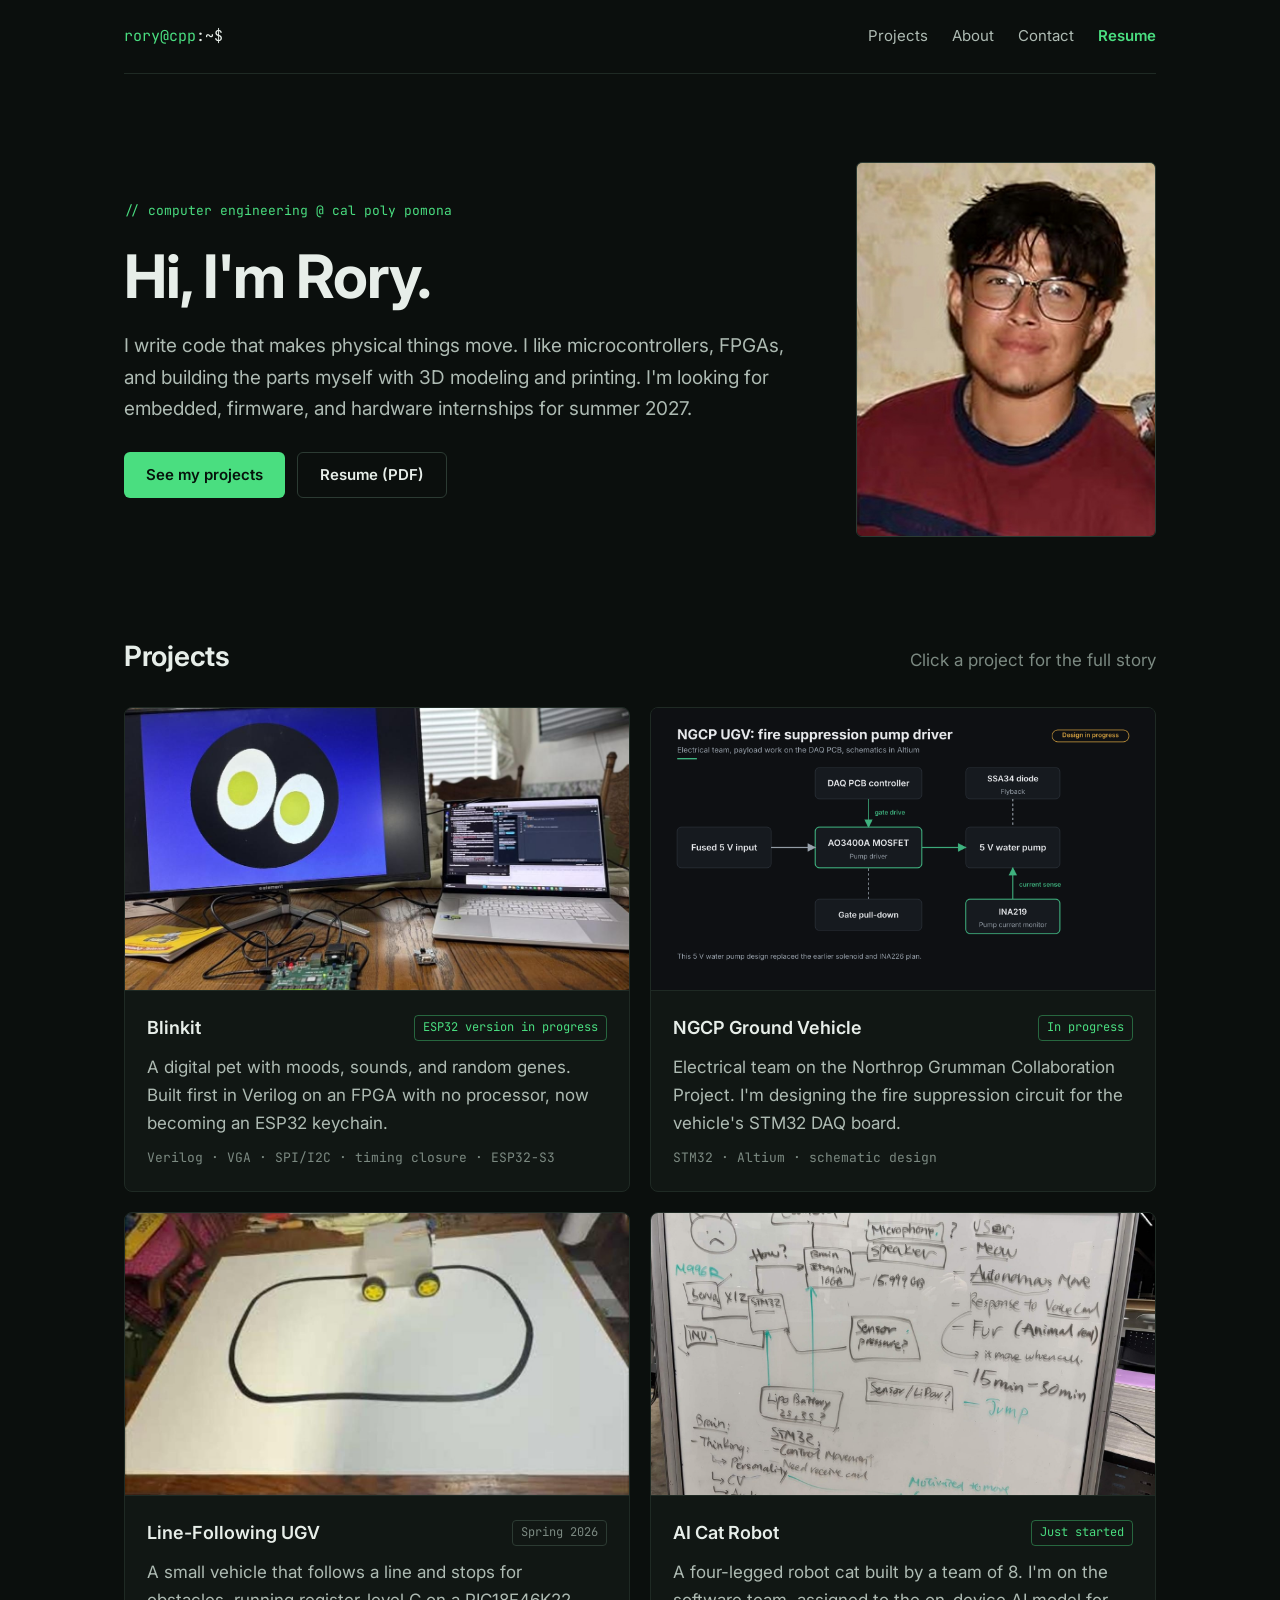
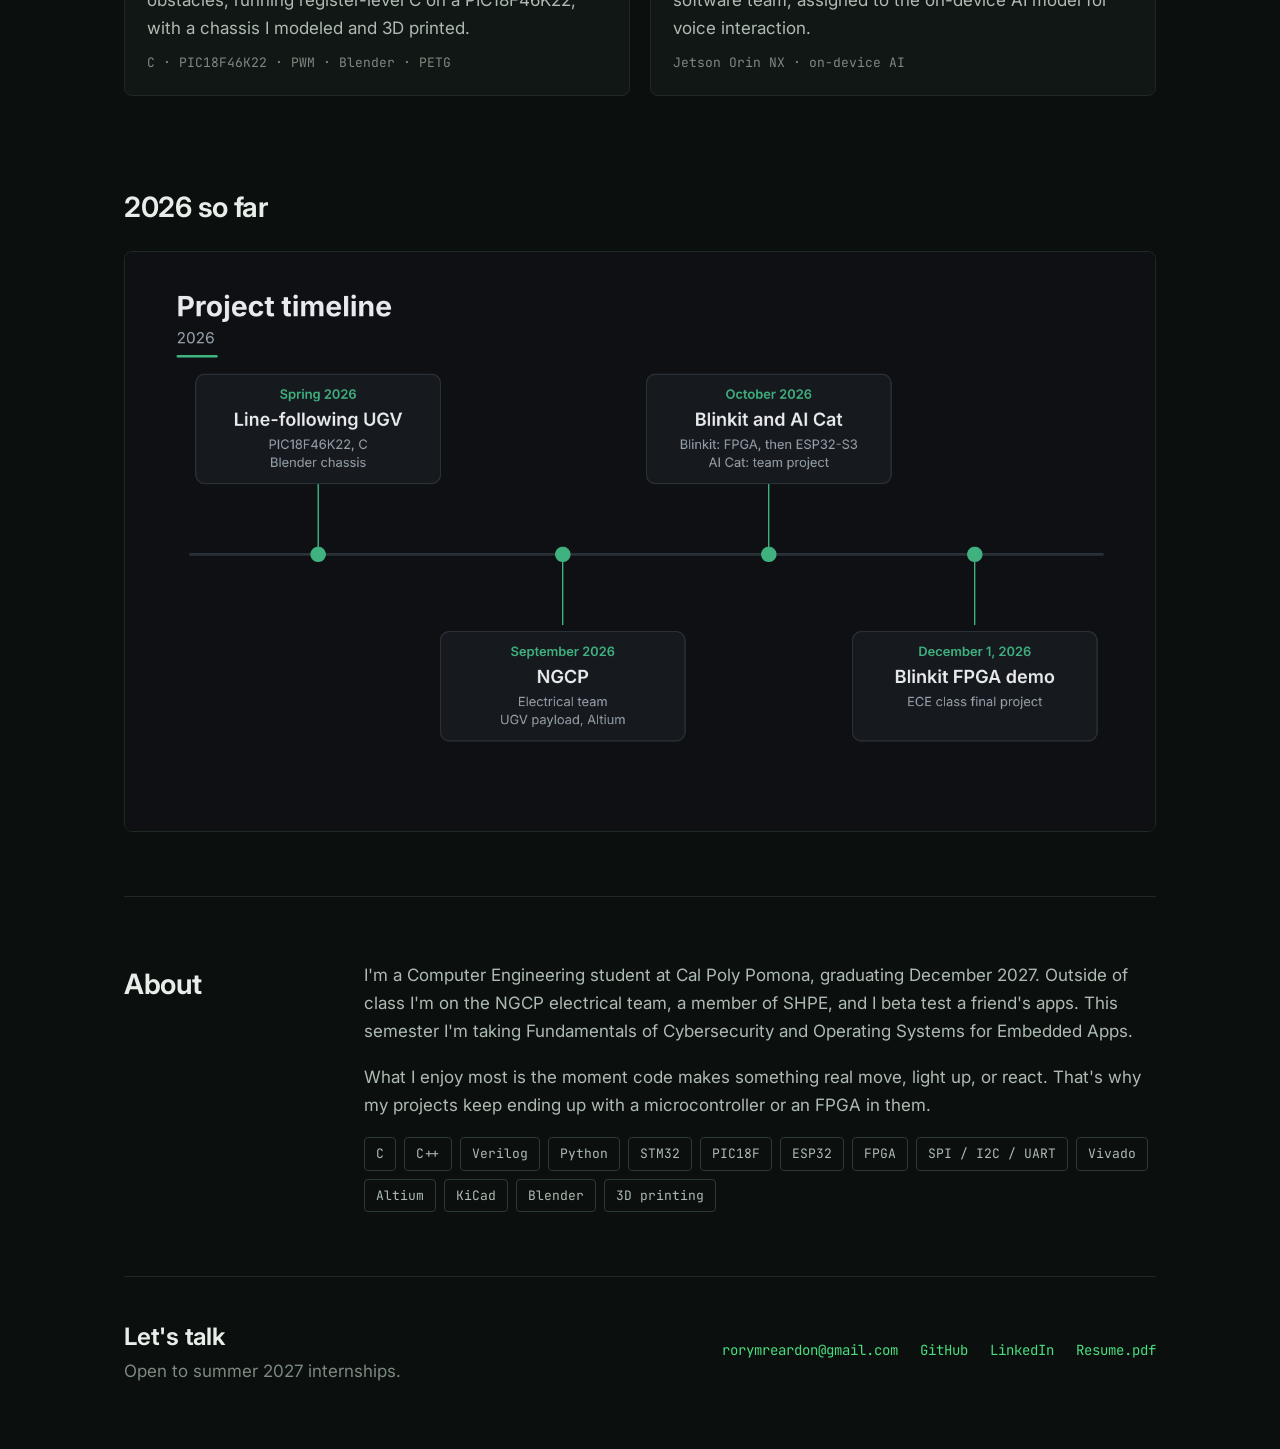
==== index.html @ 98812400 "launch portfolio site" ====
<!doctype html>
<html lang="en">
<head>
<meta charset="utf-8">
<meta name="viewport" content="width=device-width, initial-scale=1">
<title>Rory Reardon | Computer Engineering</title>
<meta name="description" content="Rory Reardon, Computer Engineering student at Cal Poly Pomona. Embedded systems, firmware, and FPGA projects.">
<link rel="preconnect" href="https://fonts.googleapis.com">
<link rel="preconnect" href="https://fonts.gstatic.com" crossorigin>
<link href="https://fonts.googleapis.com/css2?family=Inter:wght@400;500;600;700&family=JetBrains+Mono:wght@400;500&display=swap" rel="stylesheet">
<link rel="stylesheet" href="style.css">
</head>
<body>
<div class="wrap">

<nav>
  <a class="brand" href="index.html"><span>rory@cpp</span>:~$</a>
  <div class="links">
    <a href="#projects">Projects</a>
    <a href="#about">About</a>
    <a href="#contact">Contact</a>
    <a class="cta" href="assets/Rory_Reardon_Resume.pdf">Resume</a>
  </div>
</nav>

<header class="hero">
  <div class="text">
    <p class="kicker">// computer engineering @ cal poly pomona</p>
    <h1>Hi, I'm Rory.</h1>
    <p class="lead">I write code that makes physical things move. I like microcontrollers, FPGAs, and building the parts myself with 3D modeling and printing. I'm looking for embedded, firmware, and hardware internships for summer 2027.</p>
    <div class="btns">
      <a class="btn primary" href="#projects">See my projects</a>
      <a class="btn ghost" href="assets/Rory_Reardon_Resume.pdf">Resume (PDF)</a>
    </div>
  </div>
  <img src="assets/rory.jpg" alt="Rory Reardon" onerror="this.remove()">
</header>

<section id="projects">
  <div class="sec-head">
    <h2>Projects</h2>
    <p class="muted">Click a project for the full story</p>
  </div>
  <div class="grid">

    <a class="card" href="blinkit.html">
      <img src="assets/blinkit-setup.jpg" alt="Blinkit's face on a VGA monitor driven by a Nexys A7 FPGA board">
      <div class="body">
        <div class="top"><h3>Blinkit</h3><span class="tag">ESP32 version in progress</span></div>
        <p>A digital pet with moods, sounds, and random genes. Built first in Verilog on an FPGA with no processor, now becoming an ESP32 keychain.</p>
        <p class="stack">Verilog · VGA · SPI/I2C · timing closure · ESP32-S3</p>
      </div>
    </a>

    <a class="card" href="ngcp.html">
      <img src="assets/diagram-ngcp_pump_driver.png" alt="Block diagram of the NGCP fire suppression pump driver" style="object-fit:contain;background:#0e1013">
      <div class="body">
        <div class="top"><h3>NGCP Ground Vehicle</h3><span class="tag">In progress</span></div>
        <p>Electrical team on the Northrop Grumman Collaboration Project. I'm designing the fire suppression circuit for the vehicle's STM32 DAQ board.</p>
        <p class="stack">STM32 · Altium · schematic design</p>
      </div>
    </a>

    <a class="card" href="ugv.html">
      <img src="assets/ugv-track.jpg" alt="The line-following UGV on its oval test track">
      <div class="body">
        <div class="top"><h3>Line-Following UGV</h3><span class="tag grey">Spring 2026</span></div>
        <p>A small vehicle that follows a line and stops for obstacles, running register-level C on a PIC18F46K22, with a chassis I modeled and 3D printed.</p>
        <p class="stack">C · PIC18F46K22 · PWM · Blender · PETG</p>
      </div>
    </a>

    <a class="card" href="ai-cat.html">
      <img src="assets/aicat-whiteboard.jpg" alt="The AI Cat team's planning whiteboard">
      <div class="body">
        <div class="top"><h3>AI Cat Robot</h3><span class="tag">Just started</span></div>
        <p>A four-legged robot cat built by a team of 8. I'm on the software team, assigned to the on-device AI model for voice interaction.</p>
        <p class="stack">Jetson Orin NX · on-device AI</p>
      </div>
    </a>

  </div>
</section>

<section style="padding-bottom:64px">
  <h2 style="margin-bottom:20px">2026 so far</h2>
  <img src="assets/diagram-project_timeline.png" alt="2026 timeline: line-following UGV in spring, NGCP in September, Blinkit and AI Cat in October, Blinkit FPGA demo December 1" style="width:100%;border:1px solid var(--line);border-radius:8px">
</section>

<div class="split" id="about">
  <h2>About</h2>
  <div>
    <p>I'm a Computer Engineering student at Cal Poly Pomona, graduating December 2027. Outside of class I'm on the NGCP electrical team, a member of SHPE, and I beta test a friend's apps. This semester I'm taking Fundamentals of Cybersecurity and Operating Systems for Embedded Apps.</p>
    <p>What I enjoy most is the moment code makes something real move, light up, or react. That's why my projects keep ending up with a microcontroller or an FPGA in them.</p>
    <div class="chips">
      <span>C</span><span>C++</span><span>Verilog</span><span>Python</span><span>STM32</span><span>PIC18F</span><span>ESP32</span><span>FPGA</span><span>SPI / I2C / UART</span><span>Vivado</span><span>Altium</span><span>KiCad</span><span>Blender</span><span>3D printing</span>
    </div>
  </div>
</div>

<footer class="site" id="contact">
  <div>
    <h2 style="font-size:24px">Let's talk</h2>
    <p class="muted">Open to summer 2027 internships.</p>
  </div>
  <div class="contact">
    <a href="mailto:rorymreardon@gmail.com">rorymreardon@gmail.com</a>
    <a href="https://github.com/rorymreardon">GitHub</a>
    <a href="https://www.linkedin.com/in/rory-reardon-b424a934b/">LinkedIn</a>
    <a href="assets/Rory_Reardon_Resume.pdf">Resume.pdf</a>
  </div>
</footer>

</div>
</body>
</html>
---- style.css ----
:root{
  --bg:#0B0F0D; --panel:#111714; --line:#1F2A24; --line2:#2C3B33;
  --text:#E7EEE9; --body:#AEBBB3; --dim:#7C8A82; --green:#4ADE80;
  --mono:'JetBrains Mono',ui-monospace,Menlo,monospace;
  --sans:'Inter',system-ui,-apple-system,'Segoe UI',sans-serif;
}
*{box-sizing:border-box}
html{scroll-behavior:smooth}
body{margin:0;background:var(--bg);color:var(--text);font-family:var(--sans);font-size:17px;line-height:1.65;-webkit-font-smoothing:antialiased}
a{color:var(--green);text-decoration:none}
a:hover{text-decoration:underline}
img{max-width:100%;display:block}
::selection{background:var(--green);color:var(--bg)}
.wrap{max-width:1080px;margin:0 auto;padding:0 24px}

nav{display:flex;flex-wrap:wrap;justify-content:space-between;align-items:center;gap:16px;padding:24px 0;border-bottom:1px solid var(--line)}
nav .brand{font-family:var(--mono);font-size:15px;color:var(--text)}
nav .brand span{color:var(--green)}
nav .links{display:flex;flex-wrap:wrap;gap:24px;font-size:15px}
nav .links a{color:var(--body)}
nav .links a.cta{color:var(--green);font-weight:600}

.kicker{font-family:var(--mono);font-size:13px;color:var(--green);margin:0}
h1{font-size:clamp(38px,6vw,60px);line-height:1.08;margin:0;font-weight:700;letter-spacing:-.02em}
h2{font-size:28px;margin:0;font-weight:650;letter-spacing:-.01em}
h3{font-size:18px;margin:0;font-weight:600}
p{margin:0;color:var(--body)}
.lead{font-size:19px;max-width:720px}
.muted{color:var(--dim)}
.mono{font-family:var(--mono)}

.hero{display:flex;flex-wrap:wrap;align-items:center;gap:48px;padding:88px 0 96px}
.hero .text{flex:999 1 480px;display:flex;flex-direction:column;gap:22px}
.hero img{flex:0 1 300px;width:300px;aspect-ratio:4/5;object-fit:cover;border:1px solid var(--line2);border-radius:6px}
.btns{display:flex;flex-wrap:wrap;gap:12px;padding-top:6px}
.btn{display:inline-flex;align-items:center;min-height:46px;padding:0 22px;border-radius:6px;font-weight:600;font-size:15px}
.btn.primary{background:var(--green);color:#06130B}
.btn.ghost{border:1px solid var(--line2);color:var(--text)}
.btn:hover{text-decoration:none;filter:brightness(1.08)}

section{padding-bottom:88px}
.sec-head{display:flex;flex-wrap:wrap;justify-content:space-between;align-items:baseline;gap:12px;margin-bottom:28px}

.grid{display:grid;grid-template-columns:repeat(auto-fill,minmax(min(100%,420px),1fr));gap:20px}
.card{display:flex;flex-direction:column;background:var(--panel);border:1px solid var(--line);border-radius:8px;overflow:hidden;color:var(--text);transition:border-color .15s}
.card:hover{border-color:var(--green);text-decoration:none}
.card img,.card .ph{width:100%;aspect-ratio:16/9;object-fit:cover;border-bottom:1px solid var(--line)}
.card .ph{display:flex;align-items:center;justify-content:center;background:#0E1411;font-family:var(--mono);font-size:13px;color:var(--dim)}
.card .body{display:flex;flex-direction:column;gap:10px;padding:22px}
.card .top{display:flex;justify-content:space-between;align-items:center;gap:12px}
.tag{font-family:var(--mono);font-size:12px;color:var(--green);border:1px solid rgba(74,222,128,.4);border-radius:4px;padding:2px 8px;white-space:nowrap}
.tag.grey{color:var(--dim);border-color:var(--line2)}
.stack{font-family:var(--mono);font-size:13px;color:var(--dim)}

.split{display:flex;flex-wrap:wrap;gap:40px;padding:64px 0;border-top:1px solid var(--line)}
.split>h2{flex:1 1 200px}
.split>div{flex:999 1 520px;display:flex;flex-direction:column;gap:18px}
.chips{display:flex;flex-wrap:wrap;gap:8px}
.chips span{font-family:var(--mono);font-size:13px;padding:5px 11px;border:1px solid var(--line2);border-radius:4px;color:var(--body)}

footer.site{display:flex;flex-wrap:wrap;justify-content:space-between;align-items:center;gap:20px;padding:40px 0 64px;border-top:1px solid var(--line)}
footer.site .contact{display:flex;flex-wrap:wrap;gap:22px;font-family:var(--mono);font-size:14px}

/* project pages */
.phead{display:flex;flex-direction:column;gap:18px;padding:72px 0 36px}
.heroimg{width:100%;aspect-ratio:16/8;object-fit:cover;border:1px solid var(--line);border-radius:8px}
.facts{display:grid;grid-template-columns:repeat(auto-fit,minmax(200px,1fr));gap:1px;background:var(--line);border:1px solid var(--line);border-radius:8px;overflow:hidden;margin:36px 0 72px}
.facts div{background:var(--panel);padding:18px 22px;display:flex;flex-direction:column;gap:4px}
.facts .k{font-family:var(--mono);font-size:12px;color:var(--dim);letter-spacing:.04em}
.boxes{display:grid;grid-template-columns:repeat(auto-fill,minmax(min(100%,420px),1fr));gap:16px}
.box{background:var(--panel);border:1px solid var(--line);border-radius:8px;padding:22px;display:flex;flex-direction:column;gap:8px}
.box.hl{border-color:rgba(74,222,128,.5)}
.box p{font-size:16px}
.stat{display:flex;flex-wrap:wrap;align-items:center;gap:32px;padding:28px;background:var(--panel);border:1px solid rgba(74,222,128,.5);border-radius:8px}
.stat .num{font-family:var(--mono);display:flex;align-items:baseline;gap:14px}
.stat .num .from{font-size:24px;color:var(--dim)}
.stat .num .to{font-size:34px;color:var(--green)}
.stat>div:last-child{flex:999 1 380px;display:flex;flex-direction:column;gap:6px}
.gallery{display:grid;grid-template-columns:repeat(auto-fill,minmax(240px,1fr));gap:14px}
.gallery.sq{grid-template-columns:repeat(auto-fill,minmax(160px,1fr))}
figure{margin:0;display:flex;flex-direction:column;gap:8px}
figure img{width:100%;aspect-ratio:4/3;object-fit:cover;border:1px solid var(--line);border-radius:6px}
.gallery.sq figure img{aspect-ratio:1/1}
figcaption{font-family:var(--mono);font-size:12px;color:var(--dim)}
pre{margin:0;padding:14px 16px;background:var(--bg);border:1px solid var(--line);border-radius:6px;font-family:var(--mono);font-size:14px;color:var(--text);overflow-x:auto}
.truth{display:grid;grid-template-columns:repeat(auto-fit,minmax(170px,1fr));gap:1px;background:var(--line);border:1px solid var(--line);border-radius:8px;overflow:hidden}
.truth div{background:var(--panel);padding:16px 18px;display:flex;flex-direction:column;gap:4px}
.truth .pat{font-family:var(--mono);font-size:18px;color:var(--green)}
.flow{display:flex;flex-direction:column;gap:10px;padding:24px;background:var(--panel);border:1px solid var(--line);border-radius:8px}
.flow .row{display:flex;flex-wrap:wrap;gap:10px}
.flow .n{flex:1 1 200px;padding:12px 14px;border:1px solid var(--line2);border-radius:6px;display:flex;flex-direction:column;gap:2px}
.flow .n.g{border-color:var(--green)}
.flow .n b{font-family:var(--mono);font-size:14px;font-weight:500}
.flow .n.g b{color:var(--green)}
.flow .n span{font-size:14px;color:var(--dim)}
.flow .bus{padding:10px 14px;border:1px solid var(--line2);border-radius:6px;background:#0E1411;font-family:var(--mono);font-size:13px;color:var(--body)}
.flow .arr{font-family:var(--mono);color:var(--dim);padding-left:14px}
.steps{display:flex;flex-wrap:wrap;align-items:center;gap:8px;font-family:var(--mono);font-size:13px}
.steps span{padding:7px 12px;border:1px solid var(--line2);border-radius:4px;color:var(--dim)}
.steps span.done{border-color:rgba(74,222,128,.5);color:var(--green)}
.steps span.now{border-color:var(--green);color:var(--text)}
.pager{display:flex;flex-wrap:wrap;justify-content:space-between;gap:16px;padding:32px 0 64px;border-top:1px solid var(--line)}
.pager a{color:var(--body)}
.pager a.next{color:var(--green);font-weight:600}
ol{margin:0;padding-left:20px;color:var(--body)}
video{width:100%;border:1px solid var(--line);border-radius:8px;background:#000}
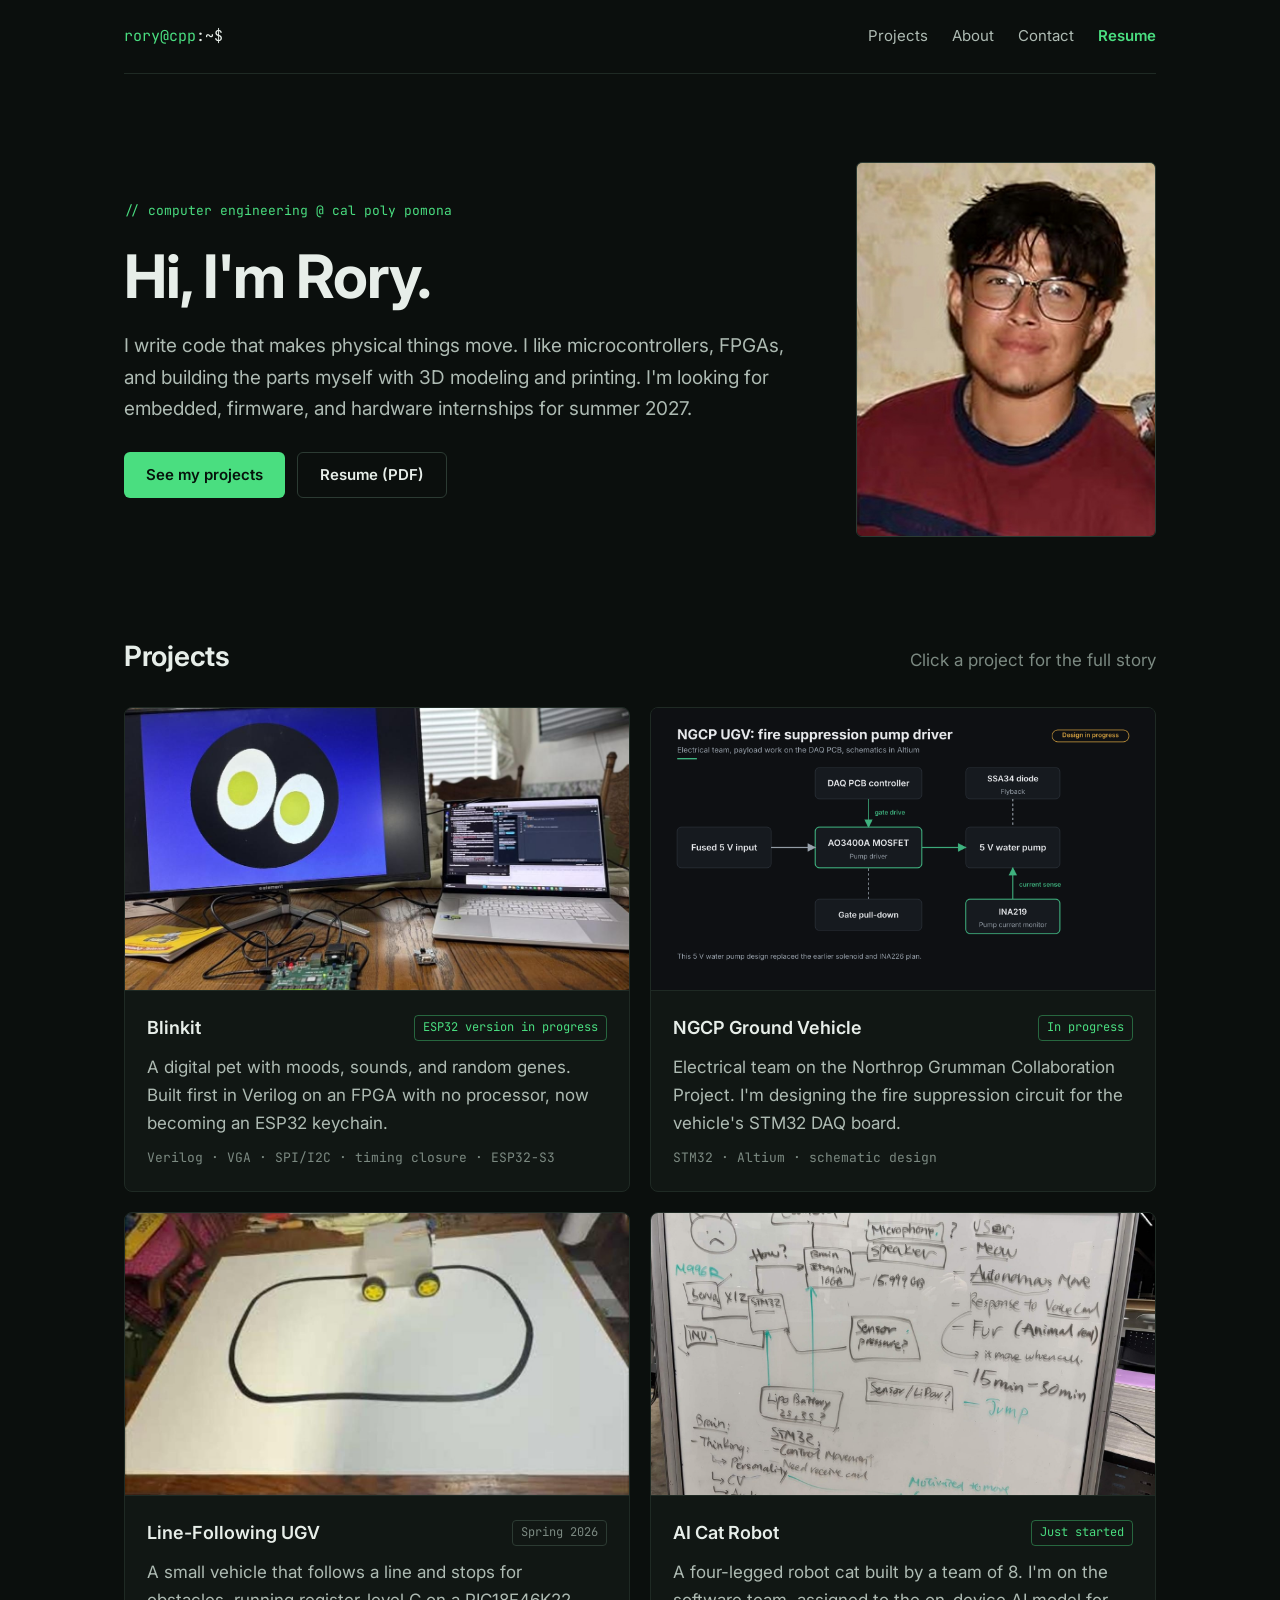
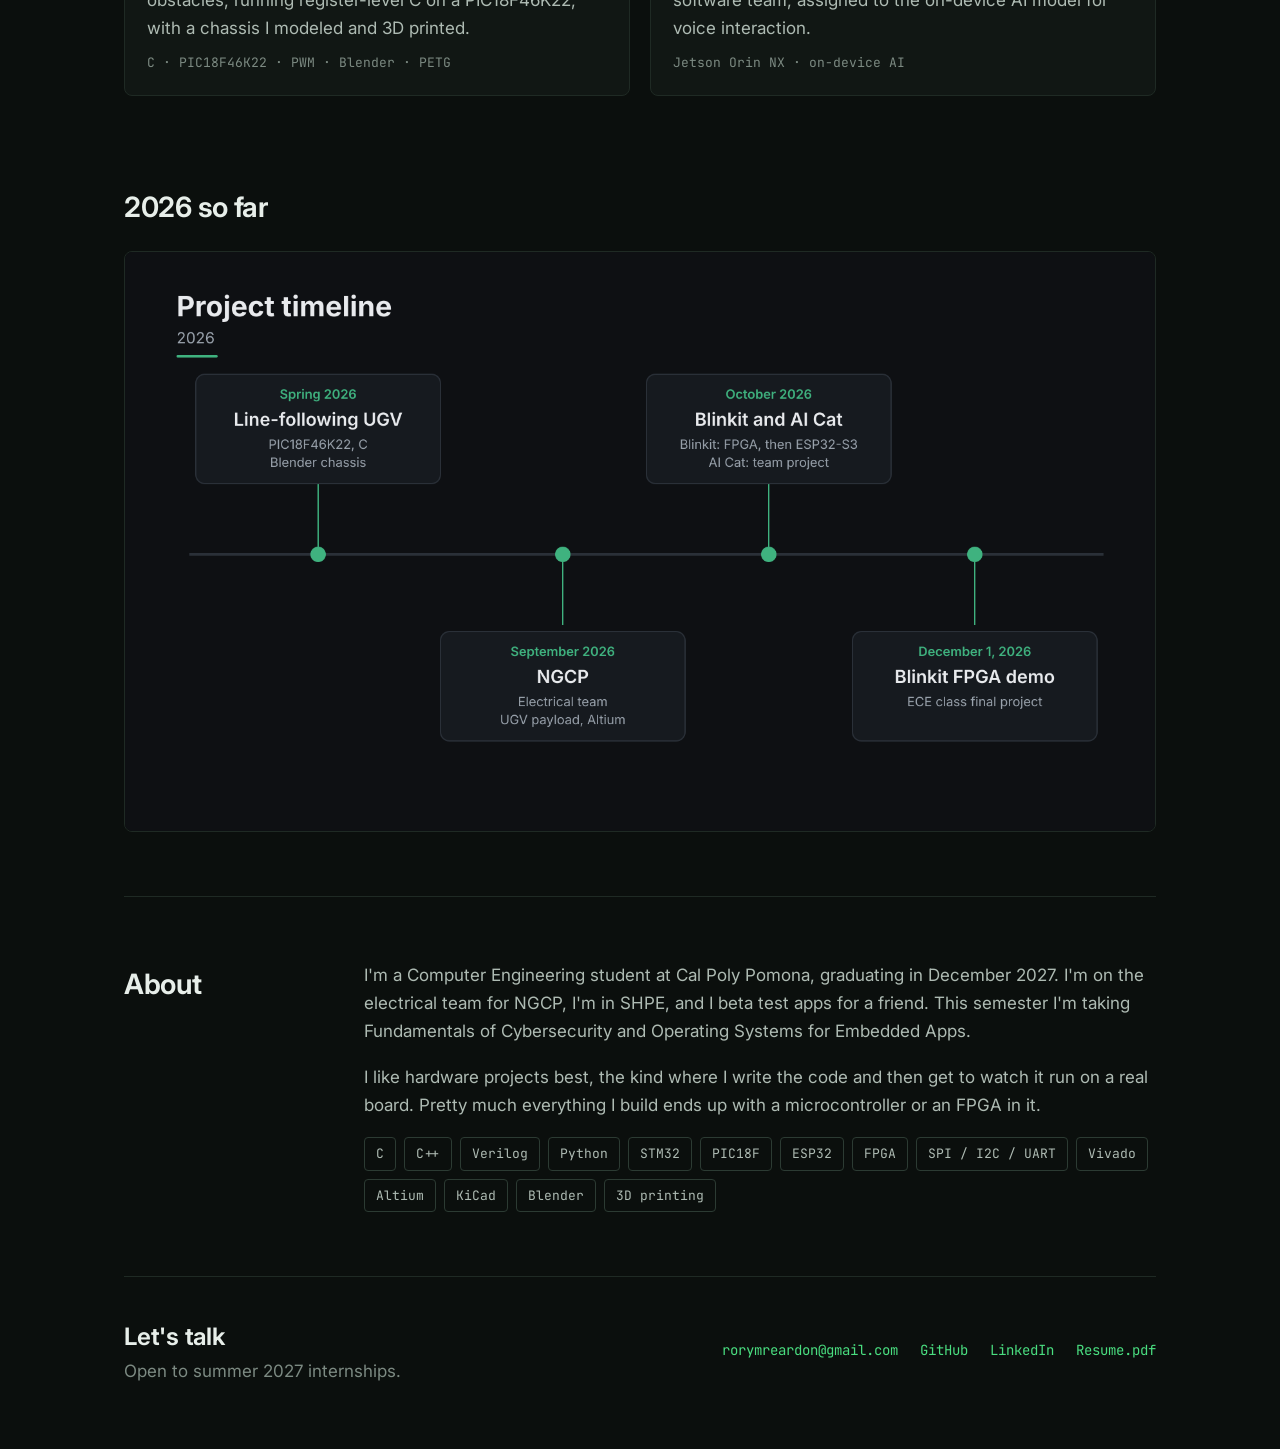
==== commit edd80ccd: "Rewrite About section in a plainer voice Co-Authored-By: Claude Opus 5.5 <noreply@anthropic.com> Cla" ====
--- a/index.html
+++ b/index.html
@@ -90,8 +90,8 @@
 <div class="split" id="about">
   <h2>About</h2>
   <div>
-    <p>I'm a Computer Engineering student at Cal Poly Pomona, graduating December 2027. Outside of class I'm on the NGCP electrical team, a member of SHPE, and I beta test a friend's apps. This semester I'm taking Fundamentals of Cybersecurity and Operating Systems for Embedded Apps.</p>
-    <p>What I enjoy most is the moment code makes something real move, light up, or react. That's why my projects keep ending up with a microcontroller or an FPGA in them.</p>
+    <p>I'm a Computer Engineering student at Cal Poly Pomona, graduating in December 2027. I'm on the electrical team for NGCP, I'm in SHPE, and I beta test apps for a friend. This semester I'm taking Fundamentals of Cybersecurity and Operating Systems for Embedded Apps.</p>
+    <p>I like hardware projects best, the kind where I write the code and then get to watch it run on a real board. Pretty much everything I build ends up with a microcontroller or an FPGA in it.</p>
     <div class="chips">
       <span>C</span><span>C++</span><span>Verilog</span><span>Python</span><span>STM32</span><span>PIC18F</span><span>ESP32</span><span>FPGA</span><span>SPI / I2C / UART</span><span>Vivado</span><span>Altium</span><span>KiCad</span><span>Blender</span><span>3D printing</span>
     </div>
--- a/style.css
+++ b/style.css
@@ -29,9 +29,14 @@
 .muted{color:var(--dim)}
 .mono{font-family:var(--mono)}
 
-.hero{display:flex;flex-wrap:wrap;align-items:center;gap:48px;padding:88px 0 96px}
-.hero .text{flex:999 1 480px;display:flex;flex-direction:column;gap:22px}
-.hero img{flex:0 1 300px;width:300px;aspect-ratio:4/5;object-fit:cover;border:1px solid var(--line2);border-radius:6px}
+.hero{display:grid;grid-template-columns:minmax(0,1fr) clamp(180px,26vw,300px);align-items:center;gap:clamp(24px,4vw,48px);padding:clamp(48px,8vw,88px) 0 clamp(56px,8vw,96px)}
+.hero .text{display:flex;flex-direction:column;gap:22px}
+.hero img{width:100%;aspect-ratio:4/5;object-fit:cover;border:1px solid var(--line2);border-radius:6px}
+@media (max-width:640px){
+  .hero{grid-template-columns:1fr}
+  .hero img{order:-1;width:140px;aspect-ratio:1/1;border-radius:50%;object-position:center 25%}
+  .lead{font-size:17px}
+}
 .btns{display:flex;flex-wrap:wrap;gap:12px;padding-top:6px}
 .btn{display:inline-flex;align-items:center;min-height:46px;padding:0 22px;border-radius:6px;font-weight:600;font-size:15px}
 .btn.primary{background:var(--green);color:#06130B}
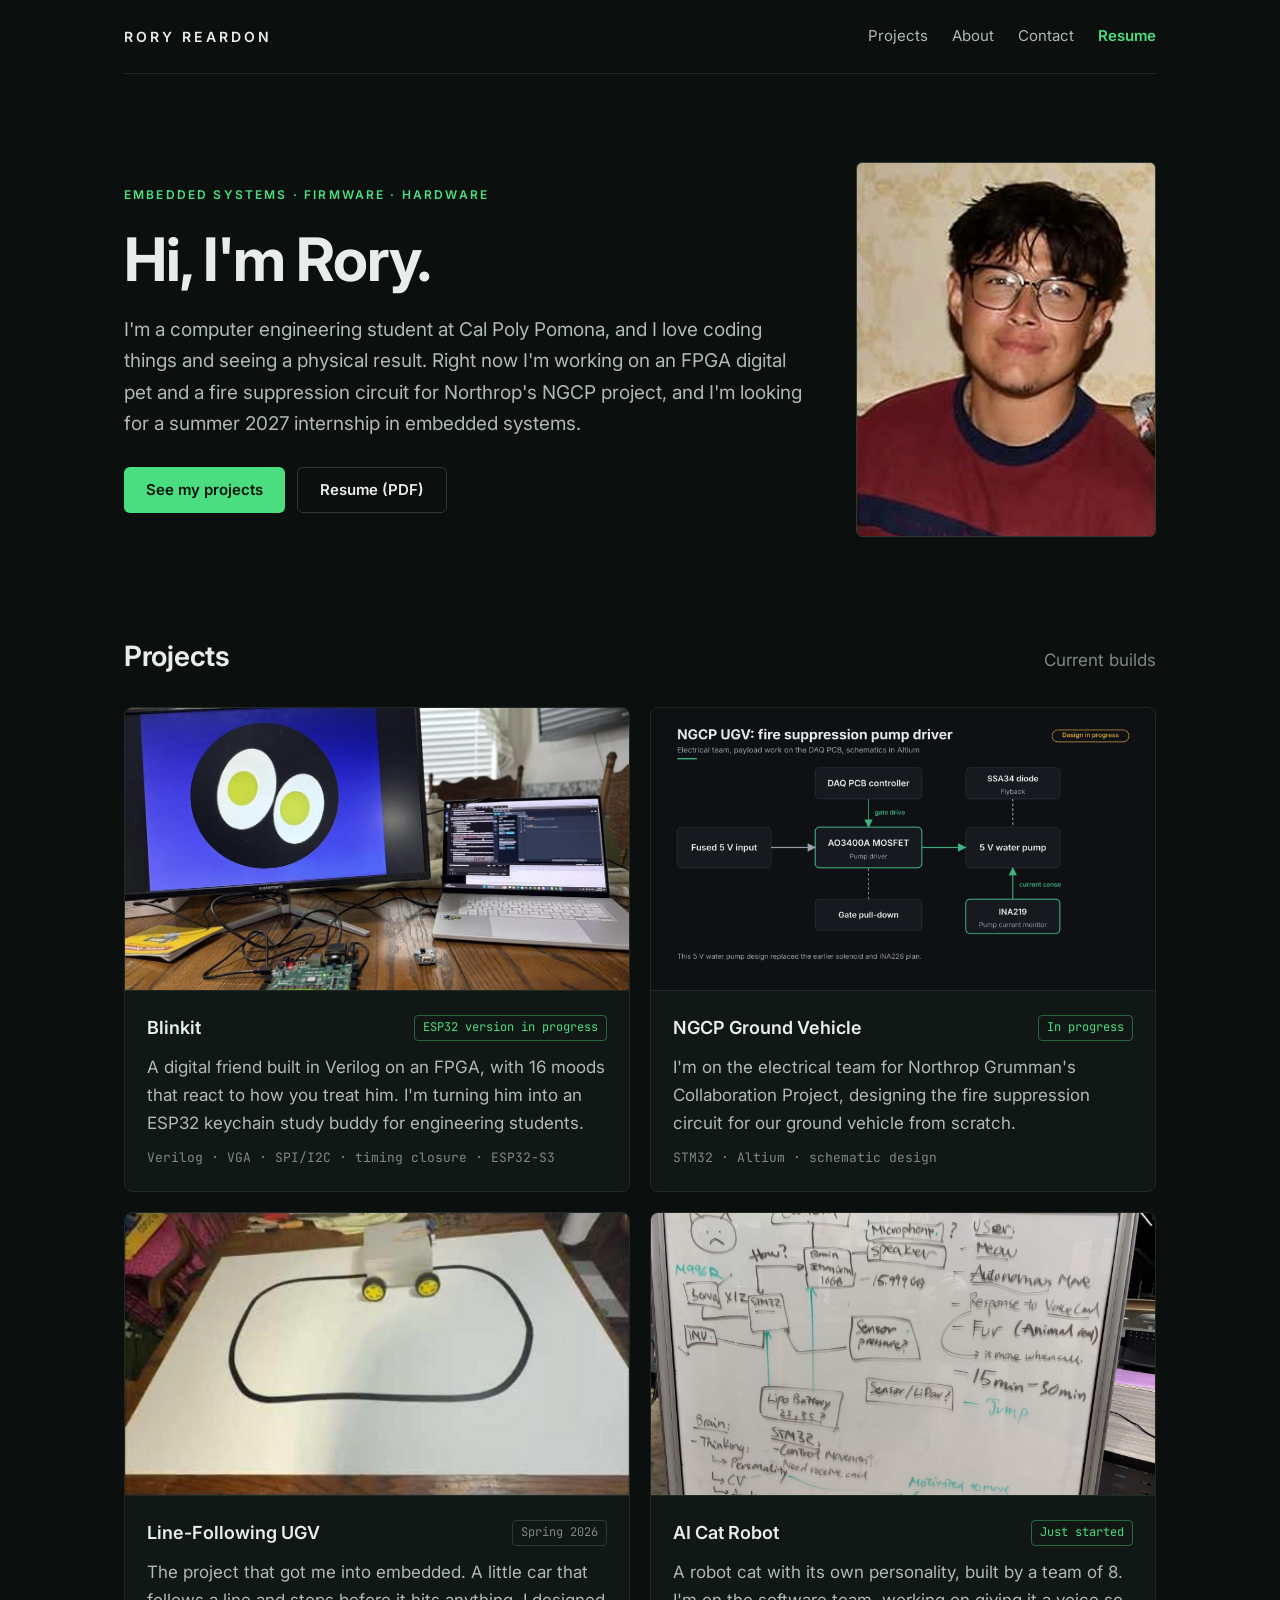
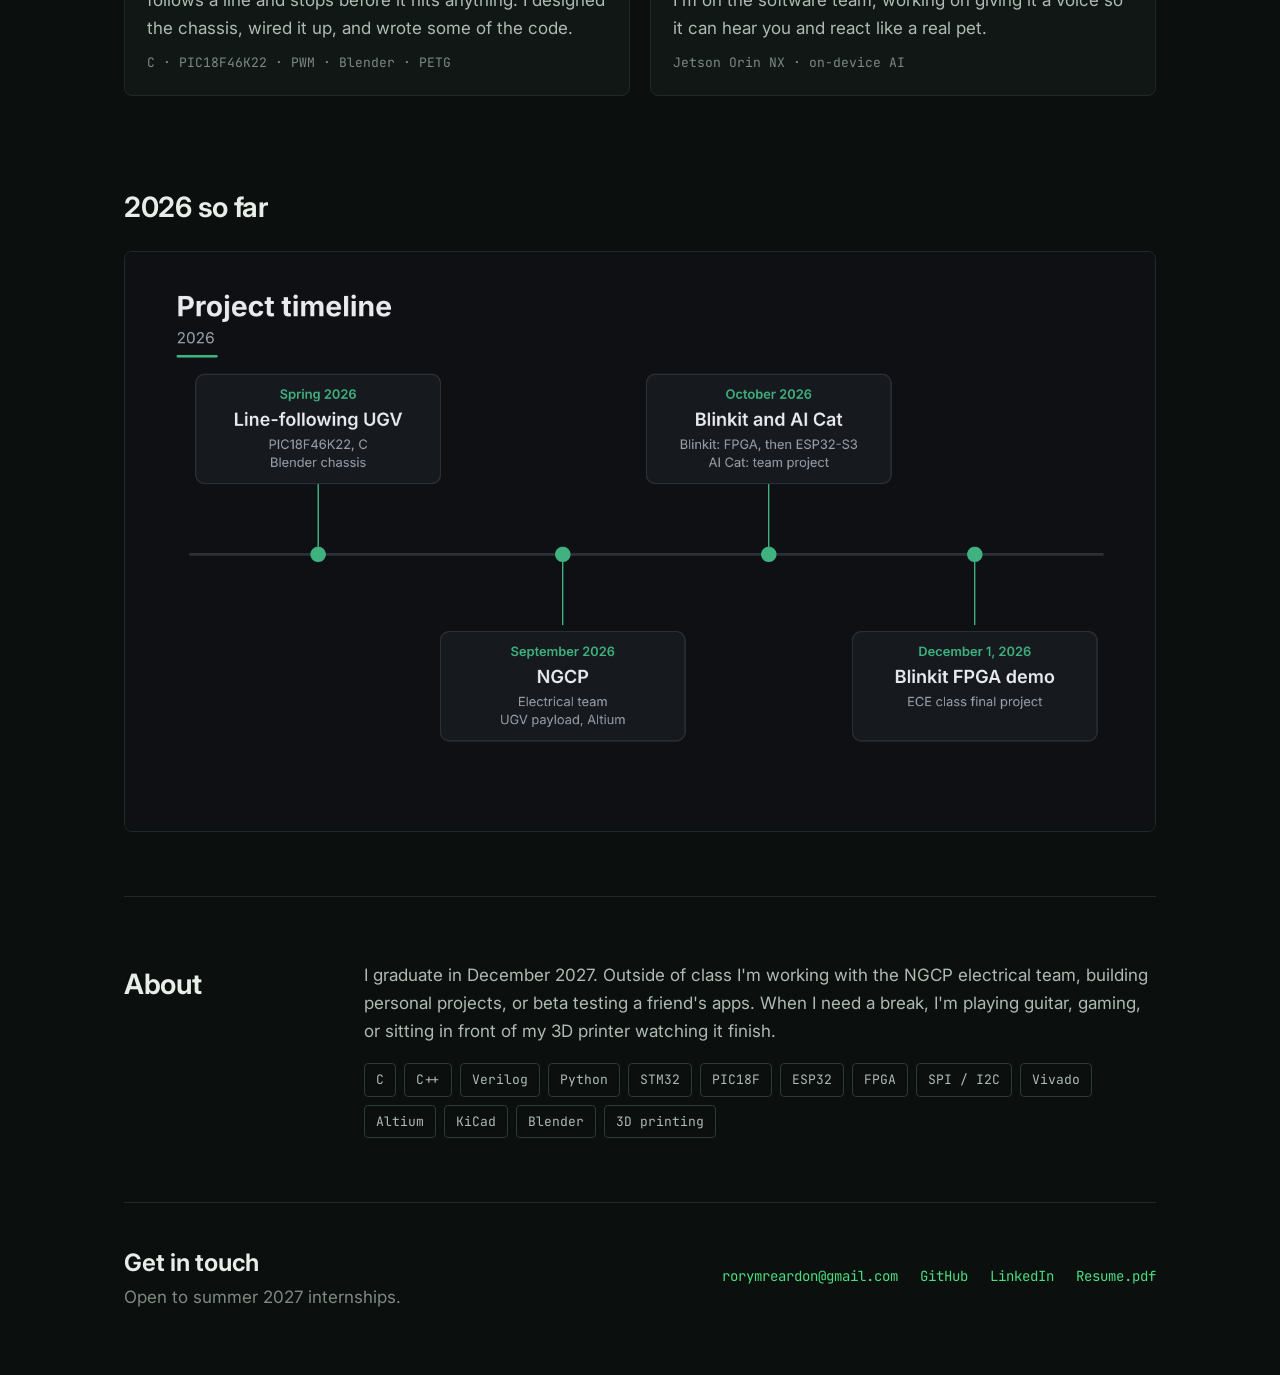
==== commit 4c6921e8: "Rewrite site copy in Rory's voice, cleaner header, full-frame fullscreen video Co-Authored-By: Claud" ====
--- a/index.html
+++ b/index.html
@@ -14,7 +14,7 @@
 <div class="wrap">
 
 <nav>
-  <a class="brand" href="index.html"><span>rory@cpp</span>:~$</a>
+  <a class="brand" href="index.html">RORY REARDON</a>
   <div class="links">
     <a href="#projects">Projects</a>
     <a href="#about">About</a>
@@ -25,9 +25,9 @@
 
 <header class="hero">
   <div class="text">
-    <p class="kicker">// computer engineering @ cal poly pomona</p>
+    <p class="kicker">Embedded systems · Firmware · Hardware</p>
     <h1>Hi, I'm Rory.</h1>
-    <p class="lead">I write code that makes physical things move. I like microcontrollers, FPGAs, and building the parts myself with 3D modeling and printing. I'm looking for embedded, firmware, and hardware internships for summer 2027.</p>
+    <p class="lead">I'm a computer engineering student at Cal Poly Pomona, and I love coding things and seeing a physical result. Right now I'm working on an FPGA digital pet and a fire suppression circuit for Northrop's NGCP project, and I'm looking for a summer 2027 internship in embedded systems.</p>
     <div class="btns">
       <a class="btn primary" href="#projects">See my projects</a>
       <a class="btn ghost" href="assets/Rory_Reardon_Resume.pdf">Resume (PDF)</a>
@@ -39,7 +39,7 @@
 <section id="projects">
   <div class="sec-head">
     <h2>Projects</h2>
-    <p class="muted">Click a project for the full story</p>
+    <p class="muted">Current builds</p>
   </div>
   <div class="grid">
 
@@ -47,7 +47,7 @@
       <img src="assets/blinkit-setup.jpg" alt="Blinkit's face on a VGA monitor driven by a Nexys A7 FPGA board">
       <div class="body">
         <div class="top"><h3>Blinkit</h3><span class="tag">ESP32 version in progress</span></div>
-        <p>A digital pet with moods, sounds, and random genes. Built first in Verilog on an FPGA with no processor, now becoming an ESP32 keychain.</p>
+        <p>A digital friend built in Verilog on an FPGA, with 16 moods that react to how you treat him. I'm turning him into an ESP32 keychain study buddy for engineering students.</p>
         <p class="stack">Verilog · VGA · SPI/I2C · timing closure · ESP32-S3</p>
       </div>
     </a>
@@ -56,7 +56,7 @@
       <img src="assets/diagram-ngcp_pump_driver.png" alt="Block diagram of the NGCP fire suppression pump driver" style="object-fit:contain;background:#0e1013">
       <div class="body">
         <div class="top"><h3>NGCP Ground Vehicle</h3><span class="tag">In progress</span></div>
-        <p>Electrical team on the Northrop Grumman Collaboration Project. I'm designing the fire suppression circuit for the vehicle's STM32 DAQ board.</p>
+        <p>I'm on the electrical team for Northrop Grumman's Collaboration Project, designing the fire suppression circuit for our ground vehicle from scratch.</p>
         <p class="stack">STM32 · Altium · schematic design</p>
       </div>
     </a>
@@ -65,7 +65,7 @@
       <img src="assets/ugv-track.jpg" alt="The line-following UGV on its oval test track">
       <div class="body">
         <div class="top"><h3>Line-Following UGV</h3><span class="tag grey">Spring 2026</span></div>
-        <p>A small vehicle that follows a line and stops for obstacles, running register-level C on a PIC18F46K22, with a chassis I modeled and 3D printed.</p>
+        <p>The project that got me into embedded. A little car that follows a line and stops before it hits anything. I designed the chassis, wired it up, and wrote some of the code.</p>
         <p class="stack">C · PIC18F46K22 · PWM · Blender · PETG</p>
       </div>
     </a>
@@ -74,7 +74,7 @@
       <img src="assets/aicat-whiteboard.jpg" alt="The AI Cat team's planning whiteboard">
       <div class="body">
         <div class="top"><h3>AI Cat Robot</h3><span class="tag">Just started</span></div>
-        <p>A four-legged robot cat built by a team of 8. I'm on the software team, assigned to the on-device AI model for voice interaction.</p>
+        <p>A robot cat with its own personality, built by a team of 8. I'm on the software team, working on giving it a voice so it can hear you and react like a real pet.</p>
         <p class="stack">Jetson Orin NX · on-device AI</p>
       </div>
     </a>
@@ -90,17 +90,16 @@
 <div class="split" id="about">
   <h2>About</h2>
   <div>
-    <p>I'm a Computer Engineering student at Cal Poly Pomona, graduating in December 2027. I'm on the electrical team for NGCP, I'm in SHPE, and I beta test apps for a friend. This semester I'm taking Fundamentals of Cybersecurity and Operating Systems for Embedded Apps.</p>
-    <p>I like hardware projects best, the kind where I write the code and then get to watch it run on a real board. Pretty much everything I build ends up with a microcontroller or an FPGA in it.</p>
+    <p>I graduate in December 2027. Outside of class I'm working with the NGCP electrical team, building personal projects, or beta testing a friend's apps. When I need a break, I'm playing guitar, gaming, or sitting in front of my 3D printer watching it finish.</p>
     <div class="chips">
-      <span>C</span><span>C++</span><span>Verilog</span><span>Python</span><span>STM32</span><span>PIC18F</span><span>ESP32</span><span>FPGA</span><span>SPI / I2C / UART</span><span>Vivado</span><span>Altium</span><span>KiCad</span><span>Blender</span><span>3D printing</span>
+      <span>C</span><span>C++</span><span>Verilog</span><span>Python</span><span>STM32</span><span>PIC18F</span><span>ESP32</span><span>FPGA</span><span>SPI / I2C</span><span>Vivado</span><span>Altium</span><span>KiCad</span><span>Blender</span><span>3D printing</span>
     </div>
   </div>
 </div>
 
 <footer class="site" id="contact">
   <div>
-    <h2 style="font-size:24px">Let's talk</h2>
+    <h2 style="font-size:24px">Get in touch</h2>
     <p class="muted">Open to summer 2027 internships.</p>
   </div>
   <div class="contact">
--- a/style.css
+++ b/style.css
@@ -14,13 +14,13 @@
 .wrap{max-width:1080px;margin:0 auto;padding:0 24px}
 
 nav{display:flex;flex-wrap:wrap;justify-content:space-between;align-items:center;gap:16px;padding:24px 0;border-bottom:1px solid var(--line)}
-nav .brand{font-family:var(--mono);font-size:15px;color:var(--text)}
+nav .brand{font-family:var(--sans);font-size:14px;font-weight:600;letter-spacing:.22em;color:var(--text)}
 nav .brand span{color:var(--green)}
 nav .links{display:flex;flex-wrap:wrap;gap:24px;font-size:15px}
 nav .links a{color:var(--body)}
 nav .links a.cta{color:var(--green);font-weight:600}
 
-.kicker{font-family:var(--mono);font-size:13px;color:var(--green);margin:0}
+.kicker{font-family:var(--sans);font-size:12px;font-weight:600;letter-spacing:.18em;text-transform:uppercase;color:var(--green);margin:0}
 h1{font-size:clamp(38px,6vw,60px);line-height:1.08;margin:0;font-weight:700;letter-spacing:-.02em}
 h2{font-size:28px;margin:0;font-weight:650;letter-spacing:-.01em}
 h3{font-size:18px;margin:0;font-weight:600}
@@ -109,3 +109,7 @@
 .pager a.next{color:var(--green);font-weight:600}
 ol{margin:0;padding-left:20px;color:var(--body)}
 video{width:100%;border:1px solid var(--line);border-radius:8px;background:#000}
+
+/* show the whole video frame in fullscreen instead of cropping */
+video:fullscreen,video:-webkit-full-screen{object-fit:contain!important;aspect-ratio:auto!important;width:100%!important;height:100%!important;border:0}
+@media (max-width:640px){.kicker{letter-spacing:.12em}}
